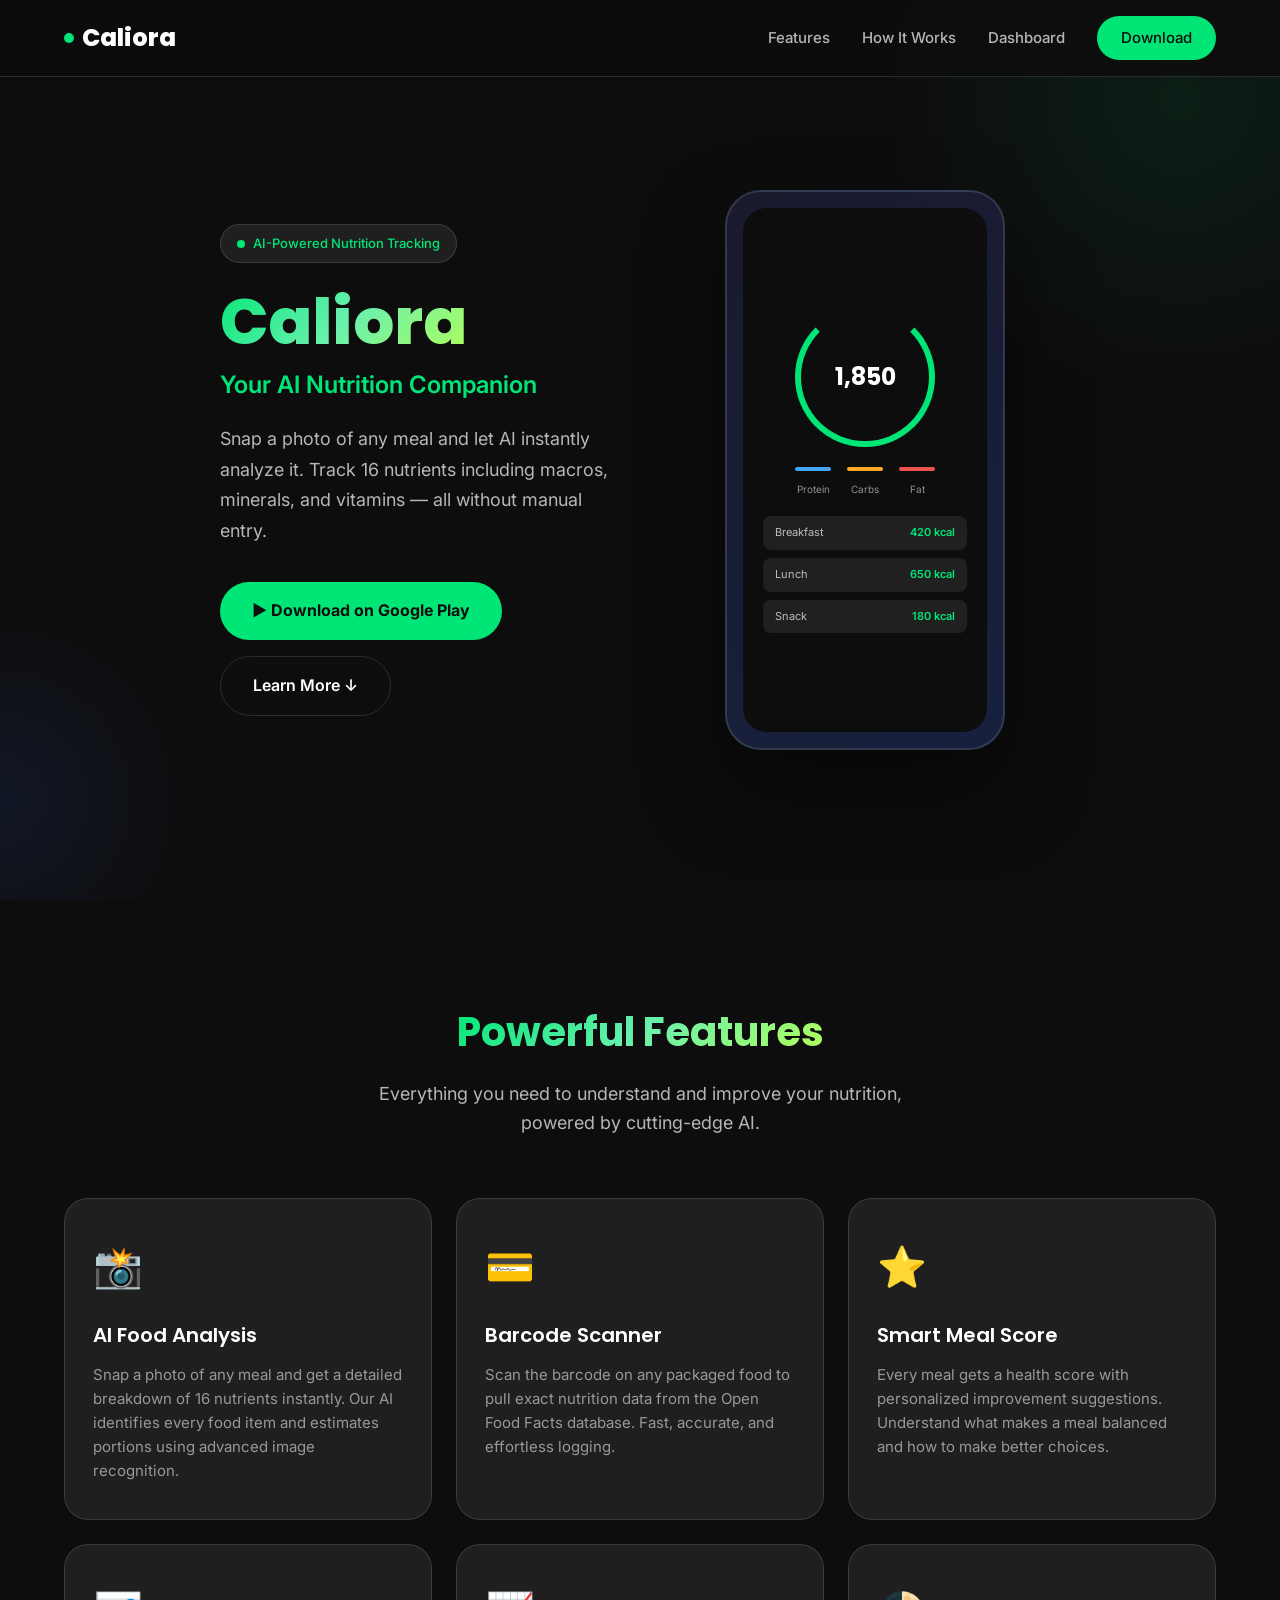
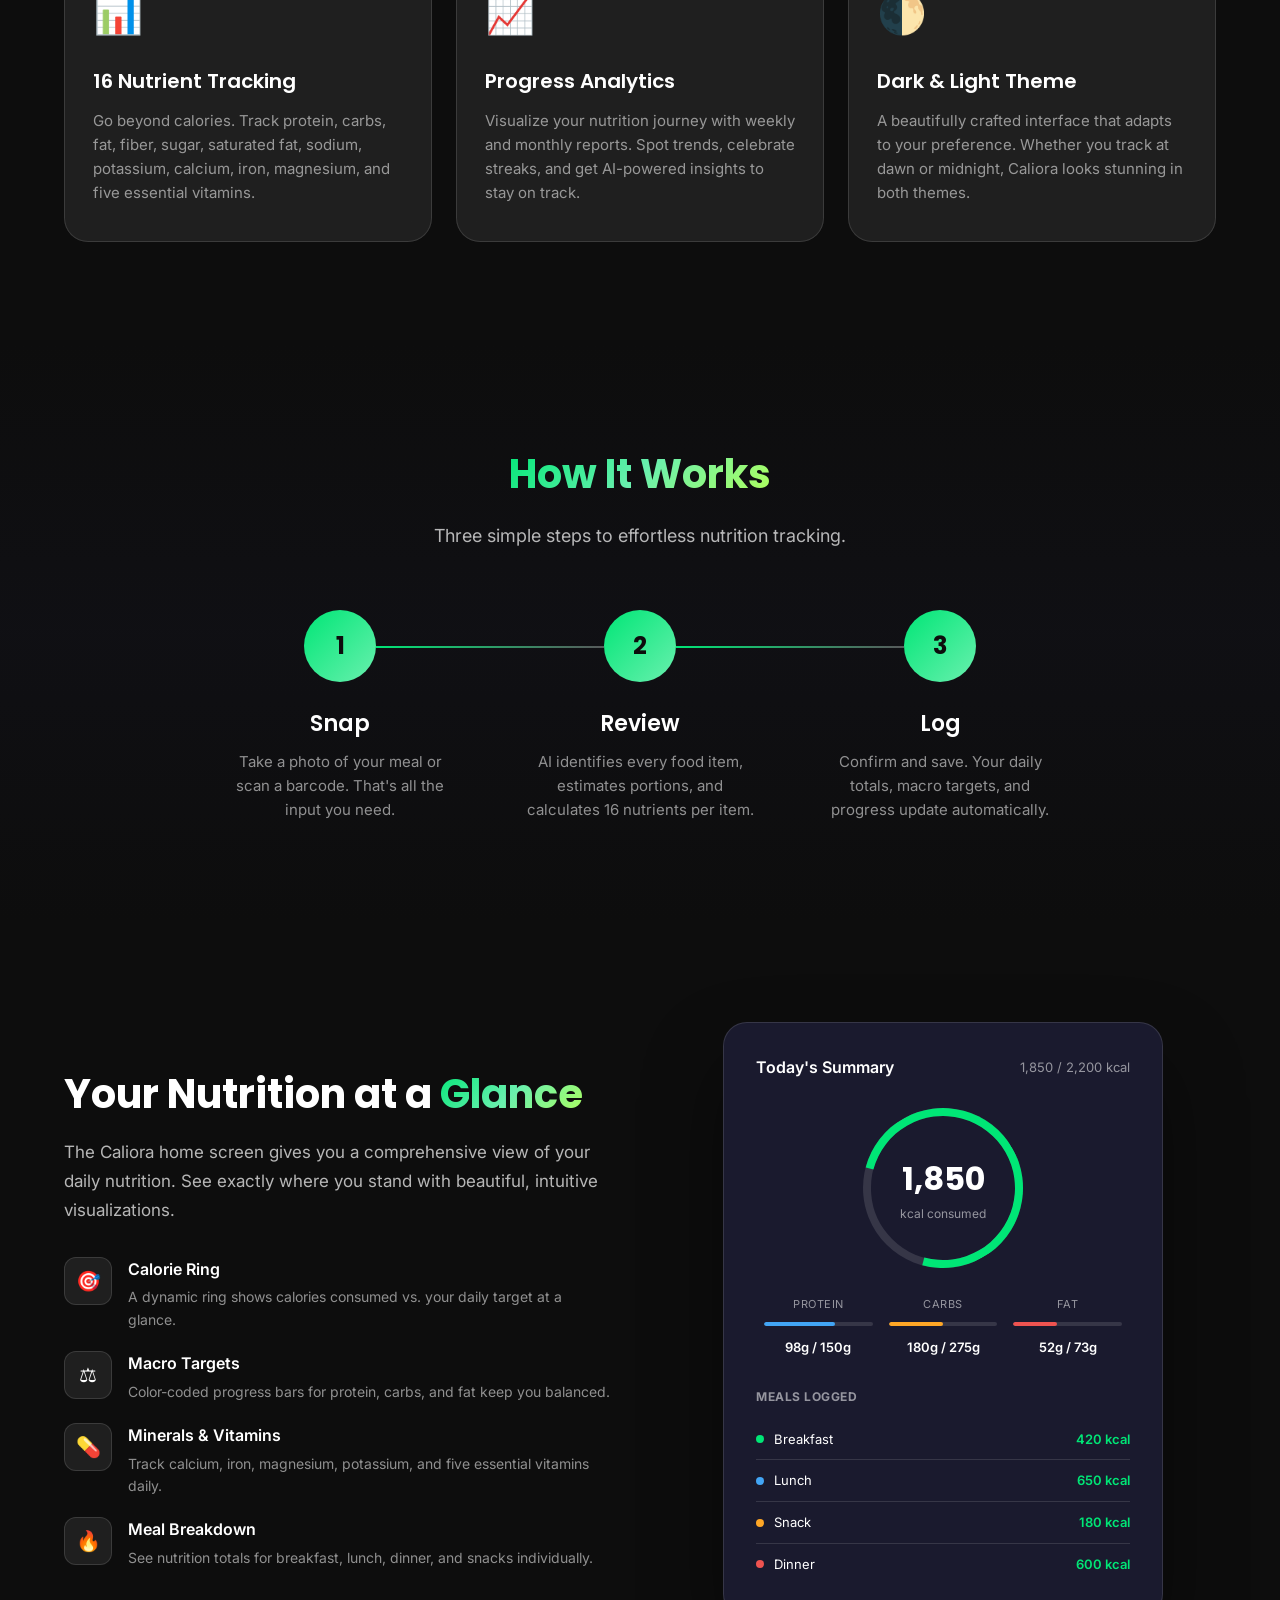
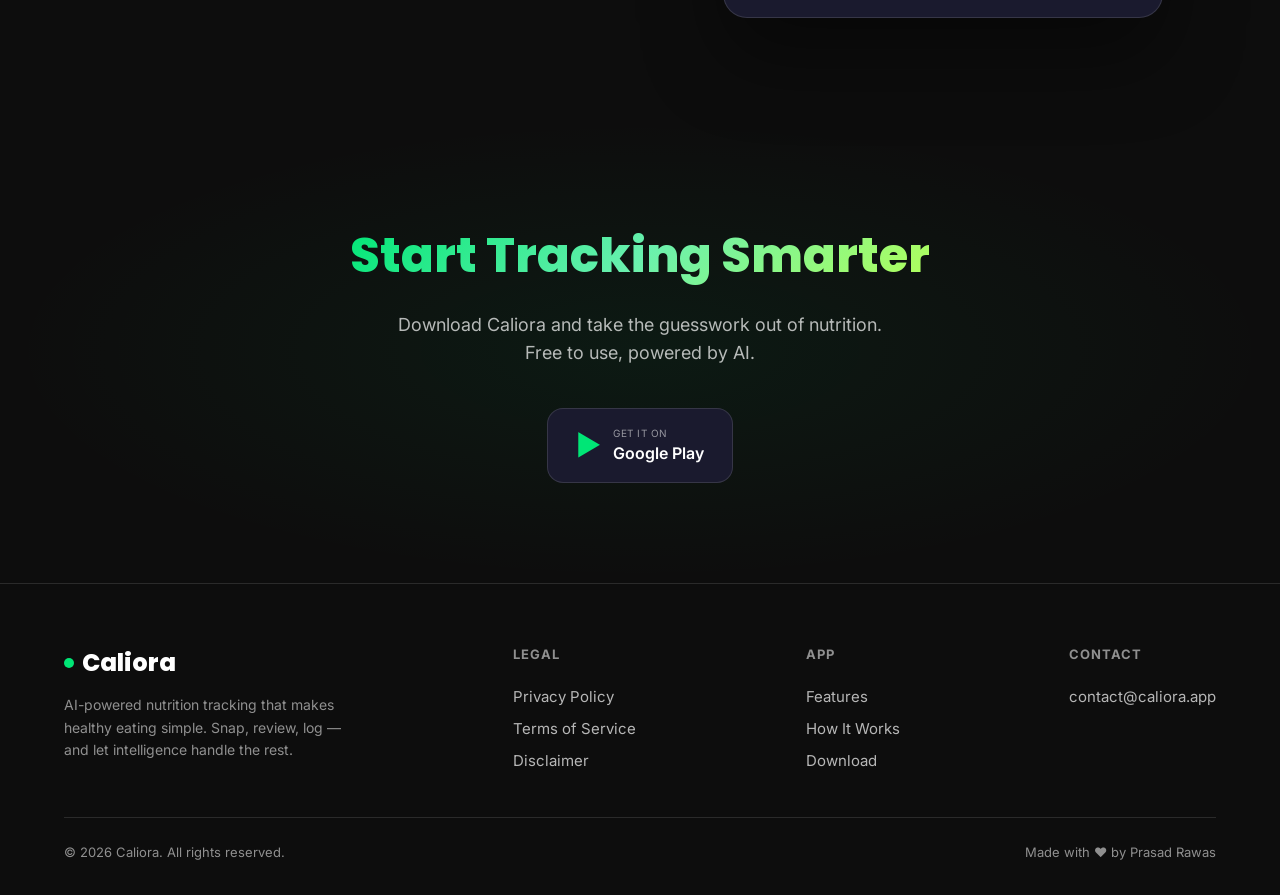
==== docs/index.html @ 1ac2c64b "Add landing website with privacy policy, terms of service, and disclaimer" ====
<!DOCTYPE html>
<html lang="en">
<head>
  <meta charset="UTF-8">
  <meta name="viewport" content="width=device-width, initial-scale=1.0">
  <meta name="description" content="Caliora — Your AI Nutrition Companion. Snap a photo of any meal and instantly get detailed nutrition analysis with 16 nutrients tracked.">
  <meta name="keywords" content="calorie tracker, AI nutrition, food analysis, macro tracking, meal logger, health app">
  <meta name="author" content="Prasad Rawas">

  <!-- Open Graph -->
  <meta property="og:title" content="Caliora — Your AI Nutrition Companion">
  <meta property="og:description" content="Snap a photo of any meal and instantly get detailed nutrition analysis with 16 nutrients tracked.">
  <meta property="og:type" content="website">
  <meta property="og:url" content="https://caliora.app">
  <meta property="og:image" content="https://caliora.app/og-image.png">

  <!-- Twitter Card -->
  <meta name="twitter:card" content="summary_large_image">
  <meta name="twitter:title" content="Caliora — Your AI Nutrition Companion">
  <meta name="twitter:description" content="AI-powered calorie and macro tracking from food photos.">

  <title>Caliora — Your AI Nutrition Companion</title>
  <link rel="icon" type="image/png" href="favicon.png">
  <link rel="stylesheet" href="styles.css">
</head>
<body>

  <!-- ===== NAVBAR ===== -->
  <nav class="navbar">
    <div class="nav-inner">
      <a href="index.html" class="nav-logo">
        <span class="logo-dot"></span>Caliora
      </a>
      <div class="nav-links" id="navLinks">
        <a href="#features">Features</a>
        <a href="#how-it-works">How It Works</a>
        <a href="#dashboard">Dashboard</a>
        <a href="#download" class="nav-cta">Download</a>
      </div>
      <button class="menu-toggle" id="menuToggle" aria-label="Toggle navigation menu">
        <span></span>
        <span></span>
        <span></span>
      </button>
    </div>
  </nav>

  <!-- ===== HERO ===== -->
  <section class="hero">
    <div class="container hero-inner">
      <div class="hero-content">
        <div class="hero-badge">AI-Powered Nutrition Tracking</div>
        <h1><span class="gradient-text">Caliora</span></h1>
        <p class="hero-tagline">Your AI Nutrition Companion</p>
        <p class="hero-description">
          Snap a photo of any meal and let AI instantly analyze it. Track 16 nutrients including macros, minerals, and vitamins — all without manual entry.
        </p>
        <div class="hero-buttons">
          <a href="#download" class="btn-primary">
            &#9654; Download on Google Play
          </a>
          <a href="#features" class="btn-secondary">
            Learn More &#8595;
          </a>
        </div>
      </div>
      <div class="hero-mockup">
        <div class="phone-frame">
          <div class="phone-screen">
            <div class="mock-ring"></div>
            <div class="mock-macros">
              <div class="mock-macro">
                <div class="mock-macro-bar" style="background: var(--protein); width: 36px;"></div>
                <span>Protein</span>
              </div>
              <div class="mock-macro">
                <div class="mock-macro-bar" style="background: var(--carbs); width: 36px;"></div>
                <span>Carbs</span>
              </div>
              <div class="mock-macro">
                <div class="mock-macro-bar" style="background: var(--fat); width: 36px;"></div>
                <span>Fat</span>
              </div>
            </div>
            <div class="mock-items">
              <div class="mock-item">
                <span class="mock-item-name">Breakfast</span>
                <span class="mock-item-cal">420 kcal</span>
              </div>
              <div class="mock-item">
                <span class="mock-item-name">Lunch</span>
                <span class="mock-item-cal">650 kcal</span>
              </div>
              <div class="mock-item">
                <span class="mock-item-name">Snack</span>
                <span class="mock-item-cal">180 kcal</span>
              </div>
            </div>
          </div>
        </div>
      </div>
    </div>
  </section>

  <!-- ===== FEATURES ===== -->
  <section class="features" id="features">
    <div class="container">
      <h2 class="section-title"><span class="gradient-text">Powerful Features</span></h2>
      <p class="section-subtitle">Everything you need to understand and improve your nutrition, powered by cutting-edge AI.</p>
      <div class="features-grid">
        <div class="feature-card fade-in">
          <span class="feature-icon">&#128248;</span>
          <h3>AI Food Analysis</h3>
          <p>Snap a photo of any meal and get a detailed breakdown of 16 nutrients instantly. Our AI identifies every food item and estimates portions using advanced image recognition.</p>
        </div>
        <div class="feature-card fade-in">
          <span class="feature-icon">&#128179;</span>
          <h3>Barcode Scanner</h3>
          <p>Scan the barcode on any packaged food to pull exact nutrition data from the Open Food Facts database. Fast, accurate, and effortless logging.</p>
        </div>
        <div class="feature-card fade-in">
          <span class="feature-icon">&#11088;</span>
          <h3>Smart Meal Score</h3>
          <p>Every meal gets a health score with personalized improvement suggestions. Understand what makes a meal balanced and how to make better choices.</p>
        </div>
        <div class="feature-card fade-in">
          <span class="feature-icon">&#128202;</span>
          <h3>16 Nutrient Tracking</h3>
          <p>Go beyond calories. Track protein, carbs, fat, fiber, sugar, saturated fat, sodium, potassium, calcium, iron, magnesium, and five essential vitamins.</p>
        </div>
        <div class="feature-card fade-in">
          <span class="feature-icon">&#128200;</span>
          <h3>Progress Analytics</h3>
          <p>Visualize your nutrition journey with weekly and monthly reports. Spot trends, celebrate streaks, and get AI-powered insights to stay on track.</p>
        </div>
        <div class="feature-card fade-in">
          <span class="feature-icon">&#127763;</span>
          <h3>Dark &amp; Light Theme</h3>
          <p>A beautifully crafted interface that adapts to your preference. Whether you track at dawn or midnight, Caliora looks stunning in both themes.</p>
        </div>
      </div>
    </div>
  </section>

  <!-- ===== HOW IT WORKS ===== -->
  <section class="how-it-works" id="how-it-works">
    <div class="container">
      <h2 class="section-title"><span class="gradient-text">How It Works</span></h2>
      <p class="section-subtitle">Three simple steps to effortless nutrition tracking.</p>
      <div class="steps">
        <div class="step fade-in">
          <div class="step-number">1</div>
          <div class="step-connector"></div>
          <h3>Snap</h3>
          <p>Take a photo of your meal or scan a barcode. That's all the input you need.</p>
        </div>
        <div class="step fade-in">
          <div class="step-number">2</div>
          <div class="step-connector"></div>
          <h3>Review</h3>
          <p>AI identifies every food item, estimates portions, and calculates 16 nutrients per item.</p>
        </div>
        <div class="step fade-in">
          <div class="step-number">3</div>
          <h3>Log</h3>
          <p>Confirm and save. Your daily totals, macro targets, and progress update automatically.</p>
        </div>
      </div>
    </div>
  </section>

  <!-- ===== DASHBOARD PREVIEW ===== -->
  <section class="dashboard-preview" id="dashboard">
    <div class="container dashboard-inner">
      <div class="dashboard-content fade-in">
        <h2>Your Nutrition at a <span class="gradient-text">Glance</span></h2>
        <p>The Caliora home screen gives you a comprehensive view of your daily nutrition. See exactly where you stand with beautiful, intuitive visualizations.</p>
        <div class="dashboard-features">
          <div class="dashboard-feature">
            <div class="dashboard-feature-icon">&#127919;</div>
            <div>
              <h4>Calorie Ring</h4>
              <p>A dynamic ring shows calories consumed vs. your daily target at a glance.</p>
            </div>
          </div>
          <div class="dashboard-feature">
            <div class="dashboard-feature-icon">&#9878;</div>
            <div>
              <h4>Macro Targets</h4>
              <p>Color-coded progress bars for protein, carbs, and fat keep you balanced.</p>
            </div>
          </div>
          <div class="dashboard-feature">
            <div class="dashboard-feature-icon">&#128138;</div>
            <div>
              <h4>Minerals &amp; Vitamins</h4>
              <p>Track calcium, iron, magnesium, potassium, and five essential vitamins daily.</p>
            </div>
          </div>
          <div class="dashboard-feature">
            <div class="dashboard-feature-icon">&#128293;</div>
            <div>
              <h4>Meal Breakdown</h4>
              <p>See nutrition totals for breakfast, lunch, dinner, and snacks individually.</p>
            </div>
          </div>
        </div>
      </div>
      <div class="dashboard-mockup fade-in">
        <div class="dashboard-card">
          <div class="dash-header">
            <h4>Today's Summary</h4>
            <span>1,850 / 2,200 kcal</span>
          </div>
          <div class="dash-ring-area">
            <div class="dash-ring">
              <span class="cal-num">1,850</span>
              <span class="cal-label">kcal consumed</span>
            </div>
          </div>
          <div class="dash-macros">
            <div class="dash-macro protein">
              <span class="dash-macro-label">Protein</span>
              <div class="dash-macro-bar"></div>
              <span class="dash-macro-value">98g / 150g</span>
            </div>
            <div class="dash-macro carbs">
              <span class="dash-macro-label">Carbs</span>
              <div class="dash-macro-bar"></div>
              <span class="dash-macro-value">180g / 275g</span>
            </div>
            <div class="dash-macro fat">
              <span class="dash-macro-label">Fat</span>
              <div class="dash-macro-bar"></div>
              <span class="dash-macro-value">52g / 73g</span>
            </div>
          </div>
          <div class="dash-meals">
            <h5>Meals Logged</h5>
            <div class="dash-meal-item">
              <div class="dash-meal-info">
                <span class="dash-meal-dot" style="background: var(--accent);"></span>
                <span class="dash-meal-name">Breakfast</span>
              </div>
              <span class="dash-meal-cal">420 kcal</span>
            </div>
            <div class="dash-meal-item">
              <div class="dash-meal-info">
                <span class="dash-meal-dot" style="background: var(--protein);"></span>
                <span class="dash-meal-name">Lunch</span>
              </div>
              <span class="dash-meal-cal">650 kcal</span>
            </div>
            <div class="dash-meal-item">
              <div class="dash-meal-info">
                <span class="dash-meal-dot" style="background: var(--carbs);"></span>
                <span class="dash-meal-name">Snack</span>
              </div>
              <span class="dash-meal-cal">180 kcal</span>
            </div>
            <div class="dash-meal-item">
              <div class="dash-meal-info">
                <span class="dash-meal-dot" style="background: var(--fat);"></span>
                <span class="dash-meal-name">Dinner</span>
              </div>
              <span class="dash-meal-cal">600 kcal</span>
            </div>
          </div>
        </div>
      </div>
    </div>
  </section>

  <!-- ===== CTA / DOWNLOAD ===== -->
  <section class="cta" id="download">
    <div class="container cta-inner">
      <h2><span class="gradient-text">Start Tracking Smarter</span></h2>
      <p>Download Caliora and take the guesswork out of nutrition. Free to use, powered by AI.</p>
      <div class="cta-buttons">
        <a href="#" class="store-badge">
          <span class="store-badge-icon">&#9654;</span>
          <div class="store-badge-text">
            <small>Get it on</small>
            <span>Google Play</span>
          </div>
        </a>
      </div>
    </div>
  </section>

  <!-- ===== FOOTER ===== -->
  <footer class="footer">
    <div class="container">
      <div class="footer-inner">
        <div class="footer-brand">
          <div class="nav-logo">
            <span class="logo-dot"></span>Caliora
          </div>
          <p>AI-powered nutrition tracking that makes healthy eating simple. Snap, review, log — and let intelligence handle the rest.</p>
        </div>
        <div class="footer-links-group">
          <h4>Legal</h4>
          <a href="privacy.html">Privacy Policy</a>
          <a href="terms.html">Terms of Service</a>
          <a href="disclaimer.html">Disclaimer</a>
        </div>
        <div class="footer-links-group">
          <h4>App</h4>
          <a href="#features">Features</a>
          <a href="#how-it-works">How It Works</a>
          <a href="#download">Download</a>
        </div>
        <div class="footer-links-group">
          <h4>Contact</h4>
          <a href="mailto:contact@caliora.app">contact@caliora.app</a>
        </div>
      </div>
      <div class="footer-bottom">
        <p>&copy; 2026 Caliora. All rights reserved.</p>
        <p class="made-with">Made with &#10084;&#65039; by Prasad Rawas</p>
      </div>
    </div>
  </footer>

  <!-- ===== JAVASCRIPT ===== -->
  <script>
    // Mobile menu toggle
    const menuToggle = document.getElementById('menuToggle');
    const navLinks = document.getElementById('navLinks');

    menuToggle.addEventListener('click', () => {
      menuToggle.classList.toggle('active');
      navLinks.classList.toggle('open');
    });

    // Close menu on link click
    navLinks.querySelectorAll('a').forEach(link => {
      link.addEventListener('click', () => {
        menuToggle.classList.remove('active');
        navLinks.classList.remove('open');
      });
    });

    // Scroll fade-in with Intersection Observer
    const fadeElements = document.querySelectorAll('.fade-in');
    const observer = new IntersectionObserver((entries) => {
      entries.forEach((entry, index) => {
        if (entry.isIntersecting) {
          // Stagger the animation
          setTimeout(() => {
            entry.target.classList.add('visible');
          }, index * 100);
          observer.unobserve(entry.target);
        }
      });
    }, {
      threshold: 0.1,
      rootMargin: '0px 0px -50px 0px'
    });

    fadeElements.forEach(el => observer.observe(el));
  </script>

</body>
</html>
---- docs/styles.css ----
/* ===== IMPORTS ===== */
@import url('https://fonts.googleapis.com/css2?family=Inter:wght@300;400;500;600;700&family=Poppins:wght@600;700;800&display=swap');

/* ===== CSS VARIABLES ===== */
:root {
  --bg: #0D0D0D;
  --card-surface: #1A1A2E;
  --secondary: #16213E;
  --accent: #00E676;
  --accent-glow: rgba(0, 230, 118, 0.35);
  --error: #FF5252;
  --warning: #FFD740;
  --protein: #42A5F5;
  --carbs: #FFA726;
  --fat: #EF5350;
  --fiber: #66BB6A;
  --text: #FFFFFF;
  --text-70: rgba(255, 255, 255, 0.7);
  --text-54: rgba(255, 255, 255, 0.54);
  --text-30: rgba(255, 255, 255, 0.3);
  --text-12: rgba(255, 255, 255, 0.12);
  --glass-white: rgba(255, 255, 255, 0.08);
  --glass-border: rgba(255, 255, 255, 0.12);
  --radius: 16px;
  --radius-lg: 24px;
  --font-body: 'Inter', -apple-system, BlinkMacSystemFont, sans-serif;
  --font-heading: 'Poppins', sans-serif;
}

/* ===== RESET ===== */
*, *::before, *::after {
  margin: 0;
  padding: 0;
  box-sizing: border-box;
}

html {
  scroll-behavior: smooth;
  font-size: 16px;
}

body {
  font-family: var(--font-body);
  background: var(--bg);
  color: var(--text);
  line-height: 1.6;
  overflow-x: hidden;
  -webkit-font-smoothing: antialiased;
  -moz-osx-font-smoothing: grayscale;
}

a {
  color: var(--accent);
  text-decoration: none;
  transition: opacity 0.2s;
}

a:hover {
  opacity: 0.8;
}

img {
  max-width: 100%;
  display: block;
}

ul, ol {
  list-style: none;
}

/* ===== UTILITY ===== */
.container {
  max-width: 1200px;
  margin: 0 auto;
  padding: 0 24px;
}

.gradient-text {
  background: linear-gradient(135deg, var(--accent) 0%, #69F0AE 50%, #B2FF59 100%);
  -webkit-background-clip: text;
  -webkit-text-fill-color: transparent;
  background-clip: text;
}

.section-title {
  font-family: var(--font-heading);
  font-size: 2.5rem;
  font-weight: 700;
  text-align: center;
  margin-bottom: 16px;
}

.section-subtitle {
  text-align: center;
  color: var(--text-70);
  font-size: 1.125rem;
  max-width: 600px;
  margin: 0 auto 60px;
}

.section-divider {
  width: 80px;
  height: 3px;
  background: linear-gradient(90deg, var(--accent), transparent);
  margin: 0 auto 60px;
  border: none;
}

/* ===== ANIMATIONS ===== */
@keyframes float {
  0%, 100% { transform: translateY(0); }
  50% { transform: translateY(-12px); }
}

@keyframes fadeInUp {
  from {
    opacity: 0;
    transform: translateY(30px);
  }
  to {
    opacity: 1;
    transform: translateY(0);
  }
}

@keyframes pulse-glow {
  0%, 100% { box-shadow: 0 0 20px var(--accent-glow); }
  50% { box-shadow: 0 0 40px var(--accent-glow); }
}

.fade-in {
  opacity: 0;
  transform: translateY(30px);
  transition: opacity 0.6s ease-out, transform 0.6s ease-out;
}

.fade-in.visible {
  opacity: 1;
  transform: translateY(0);
}

/* ===== HEADER / NAVBAR ===== */
.navbar {
  position: fixed;
  top: 0;
  left: 0;
  right: 0;
  z-index: 1000;
  padding: 16px 0;
  background: rgba(13, 13, 13, 0.85);
  backdrop-filter: blur(20px);
  -webkit-backdrop-filter: blur(20px);
  border-bottom: 1px solid var(--glass-border);
  transition: padding 0.3s;
}

.nav-inner {
  display: flex;
  align-items: center;
  justify-content: space-between;
  max-width: 1200px;
  margin: 0 auto;
  padding: 0 24px;
}

.nav-logo {
  font-family: var(--font-heading);
  font-size: 1.5rem;
  font-weight: 800;
  color: var(--text);
  display: flex;
  align-items: center;
  gap: 8px;
}

.nav-logo .logo-dot {
  width: 10px;
  height: 10px;
  background: var(--accent);
  border-radius: 50%;
  display: inline-block;
}

.nav-links {
  display: flex;
  align-items: center;
  gap: 32px;
}

.nav-links a {
  color: var(--text-70);
  font-size: 0.9375rem;
  font-weight: 500;
  transition: color 0.2s;
}

.nav-links a:hover {
  color: var(--accent);
  opacity: 1;
}

.nav-cta {
  background: var(--accent);
  color: var(--bg) !important;
  padding: 10px 24px;
  border-radius: 50px;
  font-weight: 600;
  font-size: 0.875rem;
  transition: box-shadow 0.3s, transform 0.2s;
}

.nav-cta:hover {
  box-shadow: 0 0 24px var(--accent-glow);
  transform: translateY(-1px);
  opacity: 1 !important;
}

/* Mobile menu toggle */
.menu-toggle {
  display: none;
  background: none;
  border: none;
  cursor: pointer;
  padding: 8px;
}

.menu-toggle span {
  display: block;
  width: 24px;
  height: 2px;
  background: var(--text);
  margin: 6px 0;
  transition: transform 0.3s, opacity 0.3s;
  border-radius: 2px;
}

.menu-toggle.active span:nth-child(1) {
  transform: rotate(45deg) translate(5px, 6px);
}

.menu-toggle.active span:nth-child(2) {
  opacity: 0;
}

.menu-toggle.active span:nth-child(3) {
  transform: rotate(-45deg) translate(5px, -6px);
}

/* ===== HERO SECTION ===== */
.hero {
  min-height: 100vh;
  display: flex;
  align-items: center;
  padding: 120px 0 80px;
  position: relative;
  overflow: hidden;
}

.hero::before {
  content: '';
  position: absolute;
  top: -200px;
  right: -200px;
  width: 600px;
  height: 600px;
  background: radial-gradient(circle, rgba(0, 230, 118, 0.08) 0%, transparent 70%);
  border-radius: 50%;
  pointer-events: none;
}

.hero::after {
  content: '';
  position: absolute;
  bottom: -100px;
  left: -200px;
  width: 400px;
  height: 400px;
  background: radial-gradient(circle, rgba(22, 33, 62, 0.5) 0%, transparent 70%);
  border-radius: 50%;
  pointer-events: none;
}

.hero-inner {
  display: flex;
  align-items: center;
  gap: 60px;
  position: relative;
  z-index: 1;
}

.hero-content {
  flex: 1;
}

.hero-badge {
  display: inline-flex;
  align-items: center;
  gap: 8px;
  padding: 8px 16px;
  background: var(--glass-white);
  border: 1px solid var(--glass-border);
  border-radius: 50px;
  font-size: 0.8125rem;
  color: var(--accent);
  font-weight: 500;
  margin-bottom: 24px;
}

.hero-badge::before {
  content: '';
  width: 8px;
  height: 8px;
  background: var(--accent);
  border-radius: 50%;
  animation: pulse-glow 2s infinite;
}

.hero h1 {
  font-family: var(--font-heading);
  font-size: 4rem;
  font-weight: 800;
  line-height: 1.1;
  margin-bottom: 8px;
}

.hero-tagline {
  font-size: 1.5rem;
  color: var(--accent);
  font-weight: 600;
  margin-bottom: 20px;
}

.hero-description {
  font-size: 1.125rem;
  color: var(--text-70);
  max-width: 500px;
  margin-bottom: 36px;
  line-height: 1.7;
}

.hero-buttons {
  display: flex;
  gap: 16px;
  flex-wrap: wrap;
}

.btn-primary {
  display: inline-flex;
  align-items: center;
  gap: 8px;
  padding: 16px 32px;
  background: var(--accent);
  color: var(--bg);
  border-radius: 50px;
  font-weight: 700;
  font-size: 1rem;
  border: none;
  cursor: pointer;
  transition: box-shadow 0.3s, transform 0.2s;
}

.btn-primary:hover {
  box-shadow: 0 0 30px var(--accent-glow);
  transform: translateY(-2px);
  opacity: 1;
  color: var(--bg);
}

.btn-secondary {
  display: inline-flex;
  align-items: center;
  gap: 8px;
  padding: 16px 32px;
  background: transparent;
  color: var(--text);
  border: 1px solid var(--glass-border);
  border-radius: 50px;
  font-weight: 600;
  font-size: 1rem;
  cursor: pointer;
  transition: border-color 0.3s, background 0.3s;
}

.btn-secondary:hover {
  border-color: var(--accent);
  background: var(--glass-white);
  opacity: 1;
  color: var(--text);
}

/* Hero mockup */
.hero-mockup {
  flex: 1;
  display: flex;
  justify-content: center;
  align-items: center;
}

.phone-frame {
  width: 280px;
  height: 560px;
  background: linear-gradient(145deg, var(--card-surface), var(--secondary));
  border-radius: 36px;
  border: 2px solid var(--glass-border);
  padding: 16px;
  position: relative;
  animation: float 6s ease-in-out infinite;
  box-shadow: 0 40px 80px rgba(0, 0, 0, 0.5);
}

.phone-screen {
  width: 100%;
  height: 100%;
  border-radius: 24px;
  background: var(--bg);
  overflow: hidden;
  display: flex;
  flex-direction: column;
  align-items: center;
  justify-content: center;
  padding: 20px;
  position: relative;
}

.phone-screen .mock-ring {
  width: 140px;
  height: 140px;
  border-radius: 50%;
  border: 6px solid var(--accent);
  border-top-color: transparent;
  display: flex;
  align-items: center;
  justify-content: center;
  margin-bottom: 20px;
  position: relative;
}

.phone-screen .mock-ring::after {
  content: '1,850';
  font-family: var(--font-heading);
  font-size: 1.5rem;
  font-weight: 700;
  color: var(--text);
}

.mock-macros {
  display: flex;
  gap: 16px;
  margin-bottom: 16px;
}

.mock-macro {
  text-align: center;
}

.mock-macro-bar {
  width: 36px;
  height: 4px;
  border-radius: 2px;
  margin: 0 auto 4px;
}

.mock-macro span {
  font-size: 0.625rem;
  color: var(--text-54);
}

.mock-items {
  width: 100%;
  display: flex;
  flex-direction: column;
  gap: 8px;
}

.mock-item {
  background: var(--glass-white);
  border-radius: 8px;
  padding: 8px 12px;
  display: flex;
  justify-content: space-between;
  align-items: center;
}

.mock-item-name {
  font-size: 0.6875rem;
  color: var(--text-70);
}

.mock-item-cal {
  font-size: 0.6875rem;
  color: var(--accent);
  font-weight: 600;
}

/* ===== FEATURES SECTION ===== */
.features {
  padding: 100px 0;
}

.features-grid {
  display: grid;
  grid-template-columns: repeat(3, 1fr);
  gap: 24px;
}

.feature-card {
  background: var(--glass-white);
  backdrop-filter: blur(12px);
  -webkit-backdrop-filter: blur(12px);
  border: 1px solid var(--glass-border);
  border-radius: var(--radius-lg);
  padding: 36px 28px;
  transition: transform 0.3s, box-shadow 0.3s, border-color 0.3s;
  position: relative;
  overflow: hidden;
}

.feature-card::before {
  content: '';
  position: absolute;
  top: 0;
  left: 0;
  right: 0;
  height: 2px;
  background: linear-gradient(90deg, transparent, var(--accent), transparent);
  opacity: 0;
  transition: opacity 0.3s;
}

.feature-card:hover {
  transform: translateY(-4px);
  box-shadow: 0 20px 60px rgba(0, 0, 0, 0.3);
  border-color: rgba(0, 230, 118, 0.2);
}

.feature-card:hover::before {
  opacity: 1;
}

.feature-icon {
  font-size: 2.5rem;
  margin-bottom: 20px;
  display: block;
}

.feature-card h3 {
  font-family: var(--font-heading);
  font-size: 1.25rem;
  font-weight: 600;
  margin-bottom: 12px;
}

.feature-card p {
  color: var(--text-54);
  font-size: 0.9375rem;
  line-height: 1.6;
}

/* ===== HOW IT WORKS ===== */
.how-it-works {
  padding: 100px 0;
  background: linear-gradient(180deg, transparent, rgba(26, 26, 46, 0.2), transparent);
}

.steps {
  display: flex;
  align-items: flex-start;
  justify-content: center;
  gap: 0;
  position: relative;
  max-width: 900px;
  margin: 0 auto;
}

.step {
  flex: 1;
  text-align: center;
  padding: 0 24px;
  position: relative;
}

.step-number {
  width: 72px;
  height: 72px;
  border-radius: 50%;
  background: linear-gradient(135deg, var(--accent), #69F0AE);
  display: flex;
  align-items: center;
  justify-content: center;
  font-family: var(--font-heading);
  font-size: 1.5rem;
  font-weight: 700;
  color: var(--bg);
  margin: 0 auto 24px;
  position: relative;
  z-index: 2;
}

.step-connector {
  position: absolute;
  top: 36px;
  left: calc(50% + 36px);
  width: calc(100% - 72px);
  height: 2px;
  background: linear-gradient(90deg, var(--accent), var(--text-30));
  z-index: 1;
}

.step:last-child .step-connector {
  display: none;
}

.step h3 {
  font-family: var(--font-heading);
  font-size: 1.375rem;
  font-weight: 600;
  margin-bottom: 8px;
}

.step p {
  color: var(--text-54);
  font-size: 0.9375rem;
  max-width: 240px;
  margin: 0 auto;
}

/* ===== DASHBOARD PREVIEW ===== */
.dashboard-preview {
  padding: 100px 0;
}

.dashboard-inner {
  display: flex;
  align-items: center;
  gap: 60px;
}

.dashboard-content {
  flex: 1;
}

.dashboard-content h2 {
  font-family: var(--font-heading);
  font-size: 2.5rem;
  font-weight: 700;
  margin-bottom: 20px;
  line-height: 1.2;
}

.dashboard-content > p {
  color: var(--text-70);
  font-size: 1.0625rem;
  margin-bottom: 32px;
  line-height: 1.7;
}

.dashboard-features {
  display: flex;
  flex-direction: column;
  gap: 20px;
}

.dashboard-feature {
  display: flex;
  align-items: flex-start;
  gap: 16px;
}

.dashboard-feature-icon {
  width: 48px;
  height: 48px;
  border-radius: 12px;
  background: var(--glass-white);
  border: 1px solid var(--glass-border);
  display: flex;
  align-items: center;
  justify-content: center;
  font-size: 1.25rem;
  flex-shrink: 0;
}

.dashboard-feature h4 {
  font-size: 1rem;
  font-weight: 600;
  margin-bottom: 4px;
}

.dashboard-feature p {
  color: var(--text-54);
  font-size: 0.875rem;
}

.dashboard-mockup {
  flex: 1;
  display: flex;
  justify-content: center;
}

.dashboard-card {
  width: 100%;
  max-width: 440px;
  background: var(--card-surface);
  border-radius: var(--radius-lg);
  border: 1px solid var(--glass-border);
  padding: 32px;
  box-shadow: 0 40px 80px rgba(0, 0, 0, 0.4);
}

.dash-header {
  display: flex;
  justify-content: space-between;
  align-items: center;
  margin-bottom: 28px;
}

.dash-header h4 {
  font-size: 1rem;
  font-weight: 600;
}

.dash-header span {
  color: var(--text-54);
  font-size: 0.8125rem;
}

.dash-ring-area {
  display: flex;
  justify-content: center;
  margin-bottom: 28px;
}

.dash-ring {
  width: 160px;
  height: 160px;
  border-radius: 50%;
  border: 8px solid var(--text-12);
  position: relative;
  display: flex;
  align-items: center;
  justify-content: center;
  flex-direction: column;
}

.dash-ring::before {
  content: '';
  position: absolute;
  inset: -8px;
  border-radius: 50%;
  border: 8px solid transparent;
  border-top-color: var(--accent);
  border-right-color: var(--accent);
  border-bottom-color: var(--accent);
  transform: rotate(-30deg);
}

.dash-ring .cal-num {
  font-family: var(--font-heading);
  font-size: 2rem;
  font-weight: 700;
}

.dash-ring .cal-label {
  font-size: 0.75rem;
  color: var(--text-54);
}

.dash-macros {
  display: flex;
  justify-content: space-between;
  margin-bottom: 28px;
}

.dash-macro {
  text-align: center;
  flex: 1;
}

.dash-macro-label {
  font-size: 0.6875rem;
  color: var(--text-54);
  text-transform: uppercase;
  letter-spacing: 0.5px;
  margin-bottom: 8px;
  display: block;
}

.dash-macro-bar {
  height: 4px;
  border-radius: 2px;
  background: var(--text-12);
  margin: 0 8px 8px;
  position: relative;
  overflow: hidden;
}

.dash-macro-bar::after {
  content: '';
  position: absolute;
  left: 0;
  top: 0;
  height: 100%;
  border-radius: 2px;
}

.dash-macro.protein .dash-macro-bar::after {
  width: 65%;
  background: var(--protein);
}

.dash-macro.carbs .dash-macro-bar::after {
  width: 50%;
  background: var(--carbs);
}

.dash-macro.fat .dash-macro-bar::after {
  width: 40%;
  background: var(--fat);
}

.dash-macro-value {
  font-size: 0.8125rem;
  font-weight: 600;
}

.dash-meals h5 {
  font-size: 0.75rem;
  color: var(--text-54);
  text-transform: uppercase;
  letter-spacing: 0.5px;
  margin-bottom: 12px;
}

.dash-meal-item {
  display: flex;
  align-items: center;
  justify-content: space-between;
  padding: 10px 0;
  border-bottom: 1px solid var(--text-12);
}

.dash-meal-item:last-child {
  border-bottom: none;
}

.dash-meal-info {
  display: flex;
  align-items: center;
  gap: 10px;
}

.dash-meal-dot {
  width: 8px;
  height: 8px;
  border-radius: 50%;
}

.dash-meal-name {
  font-size: 0.8125rem;
}

.dash-meal-cal {
  font-size: 0.8125rem;
  color: var(--accent);
  font-weight: 600;
}

/* ===== CTA SECTION ===== */
.cta {
  padding: 100px 0;
  text-align: center;
  position: relative;
}

.cta::before {
  content: '';
  position: absolute;
  inset: 0;
  background: radial-gradient(ellipse at center, rgba(0, 230, 118, 0.06) 0%, transparent 70%);
  pointer-events: none;
}

.cta-inner {
  position: relative;
  z-index: 1;
}

.cta h2 {
  font-family: var(--font-heading);
  font-size: 3rem;
  font-weight: 800;
  margin-bottom: 16px;
}

.cta > .cta-inner > p {
  color: var(--text-70);
  font-size: 1.125rem;
  max-width: 500px;
  margin: 0 auto 40px;
}

.cta-buttons {
  display: flex;
  justify-content: center;
  gap: 16px;
  flex-wrap: wrap;
}

.store-badge {
  display: inline-flex;
  align-items: center;
  gap: 12px;
  padding: 14px 28px;
  background: var(--card-surface);
  border: 1px solid var(--glass-border);
  border-radius: var(--radius);
  transition: border-color 0.3s, transform 0.2s;
}

.store-badge:hover {
  border-color: var(--accent);
  transform: translateY(-2px);
  opacity: 1;
}

.store-badge-icon {
  font-size: 1.75rem;
}

.store-badge-text {
  text-align: left;
}

.store-badge-text small {
  font-size: 0.625rem;
  color: var(--text-54);
  text-transform: uppercase;
  letter-spacing: 0.5px;
  display: block;
}

.store-badge-text span {
  font-size: 1rem;
  font-weight: 600;
  color: var(--text);
}

/* ===== FOOTER ===== */
.footer {
  padding: 60px 0 32px;
  border-top: 1px solid var(--text-12);
}

.footer-inner {
  display: flex;
  justify-content: space-between;
  align-items: flex-start;
  margin-bottom: 40px;
  flex-wrap: wrap;
  gap: 32px;
}

.footer-brand {
  max-width: 280px;
}

.footer-brand .nav-logo {
  margin-bottom: 12px;
}

.footer-brand p {
  color: var(--text-54);
  font-size: 0.875rem;
  line-height: 1.6;
}

.footer-links-group h4 {
  font-size: 0.8125rem;
  text-transform: uppercase;
  letter-spacing: 1px;
  color: var(--text-54);
  margin-bottom: 16px;
}

.footer-links-group a {
  display: block;
  color: var(--text-70);
  font-size: 0.9375rem;
  padding: 4px 0;
  transition: color 0.2s;
}

.footer-links-group a:hover {
  color: var(--accent);
  opacity: 1;
}

.footer-bottom {
  display: flex;
  justify-content: space-between;
  align-items: center;
  padding-top: 24px;
  border-top: 1px solid var(--text-12);
  flex-wrap: wrap;
  gap: 12px;
}

.footer-bottom p {
  color: var(--text-54);
  font-size: 0.8125rem;
}

.footer-bottom .made-with {
  color: var(--text-54);
  font-size: 0.8125rem;
}

/* ===== LEGAL PAGES ===== */
.legal-page {
  padding: 140px 0 80px;
  min-height: 100vh;
}

.legal-page h1 {
  font-family: var(--font-heading);
  font-size: 2.5rem;
  font-weight: 700;
  margin-bottom: 8px;
}

.legal-page .legal-updated {
  color: var(--text-54);
  font-size: 0.875rem;
  margin-bottom: 48px;
}

.legal-page h2 {
  font-family: var(--font-heading);
  font-size: 1.5rem;
  font-weight: 600;
  margin-top: 40px;
  margin-bottom: 16px;
  color: var(--accent);
}

.legal-page p {
  color: var(--text-70);
  font-size: 1rem;
  line-height: 1.8;
  margin-bottom: 16px;
}

.legal-page ul {
  margin-bottom: 16px;
  padding-left: 24px;
}

.legal-page ul li {
  color: var(--text-70);
  font-size: 1rem;
  line-height: 1.8;
  position: relative;
  padding-left: 16px;
}

.legal-page ul li::before {
  content: '';
  position: absolute;
  left: 0;
  top: 12px;
  width: 6px;
  height: 6px;
  border-radius: 50%;
  background: var(--accent);
}

.legal-page a {
  color: var(--accent);
}

.legal-page strong {
  color: var(--text);
}

/* ===== RESPONSIVE ===== */
@media (max-width: 1200px) {
  .hero h1 {
    font-size: 3.25rem;
  }
}

@media (max-width: 768px) {
  .nav-links {
    position: fixed;
    top: 0;
    right: -100%;
    width: 280px;
    height: 100vh;
    background: var(--card-surface);
    flex-direction: column;
    padding: 80px 32px 32px;
    gap: 24px;
    transition: right 0.3s ease;
    border-left: 1px solid var(--glass-border);
  }

  .nav-links.open {
    right: 0;
  }

  .menu-toggle {
    display: block;
    z-index: 1001;
  }

  .hero-inner {
    flex-direction: column;
    text-align: center;
  }

  .hero h1 {
    font-size: 2.5rem;
  }

  .hero-tagline {
    font-size: 1.25rem;
  }

  .hero-description {
    margin: 0 auto 32px;
  }

  .hero-buttons {
    justify-content: center;
  }

  .hero-mockup {
    order: -1;
  }

  .phone-frame {
    width: 220px;
    height: 440px;
  }

  .features-grid {
    grid-template-columns: 1fr;
  }

  .steps {
    flex-direction: column;
    gap: 40px;
  }

  .step-connector {
    display: none;
  }

  .dashboard-inner {
    flex-direction: column;
  }

  .dashboard-content h2 {
    font-size: 2rem;
  }

  .section-title {
    font-size: 2rem;
  }

  .cta h2 {
    font-size: 2rem;
  }

  .footer-inner {
    flex-direction: column;
  }

  .footer-bottom {
    flex-direction: column;
    text-align: center;
  }

  .legal-page h1 {
    font-size: 2rem;
  }
}

@media (min-width: 769px) and (max-width: 1200px) {
  .features-grid {
    grid-template-columns: repeat(2, 1fr);
  }
}
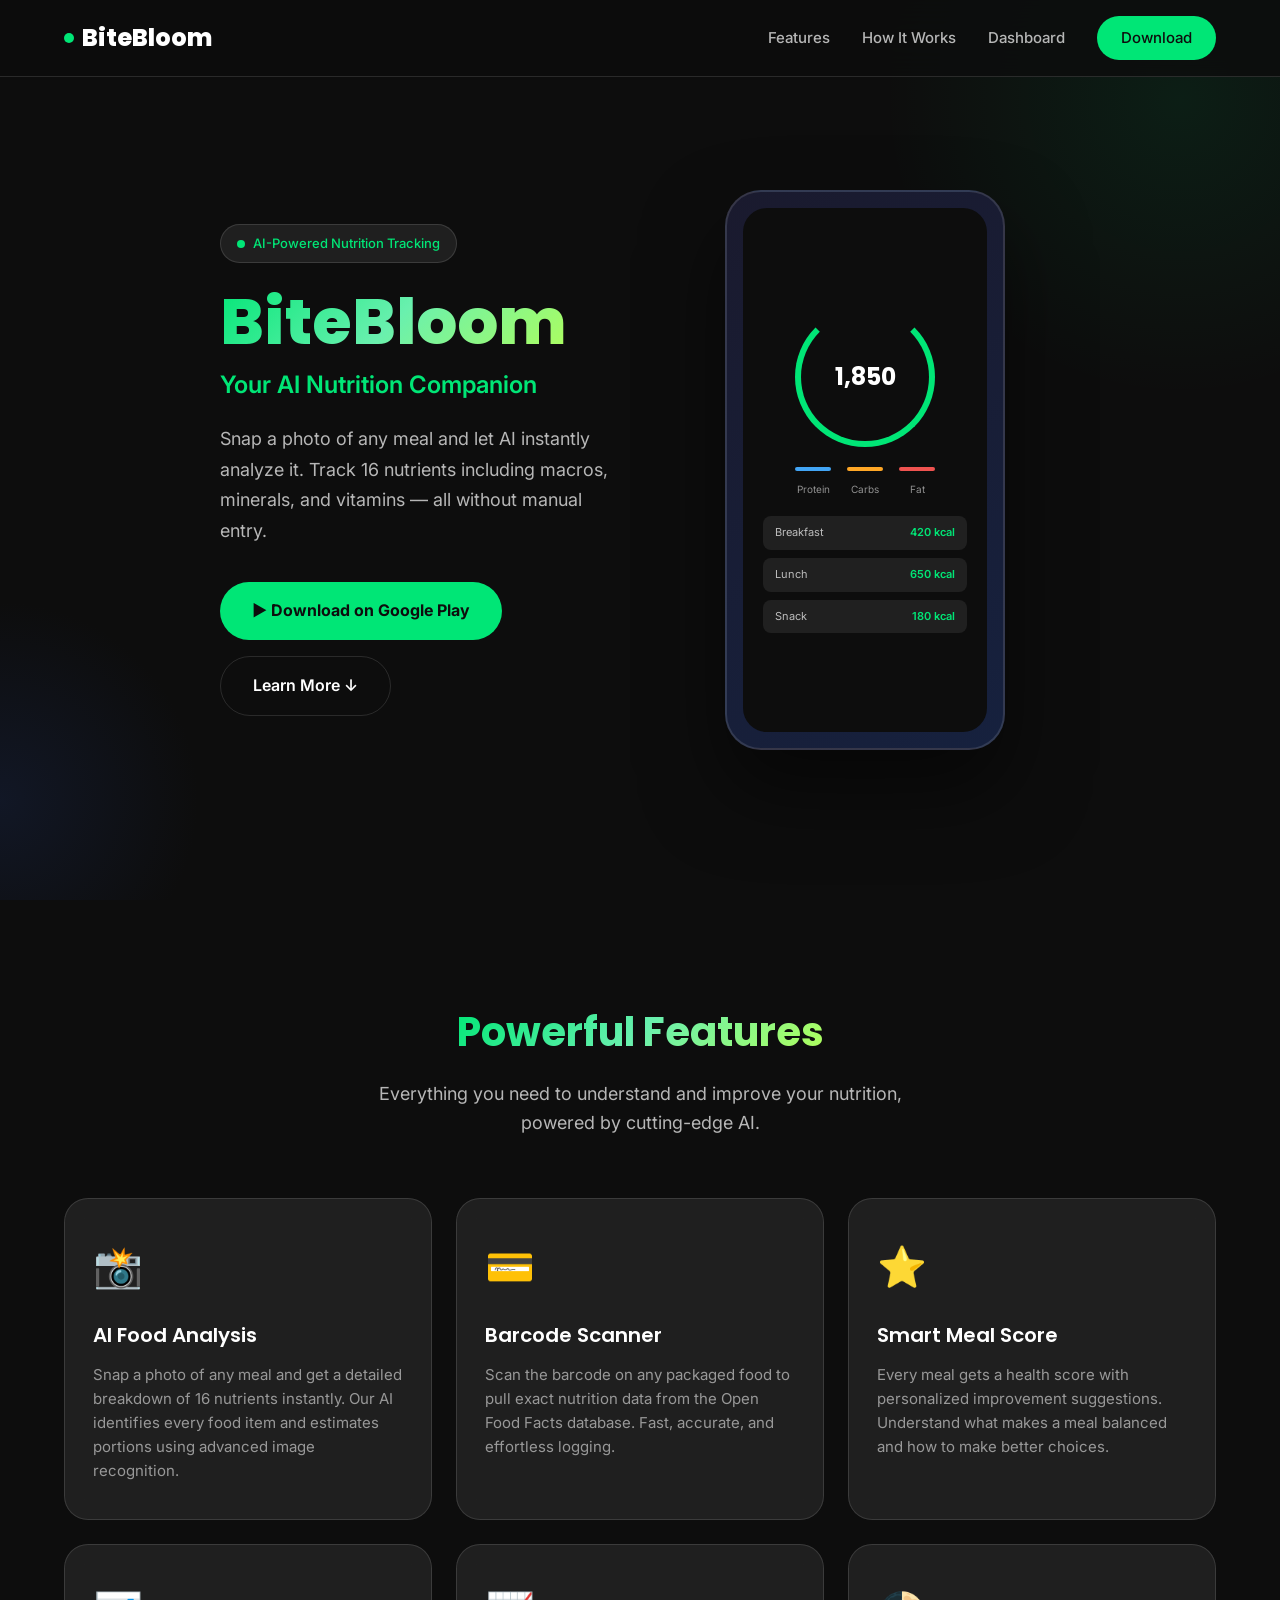
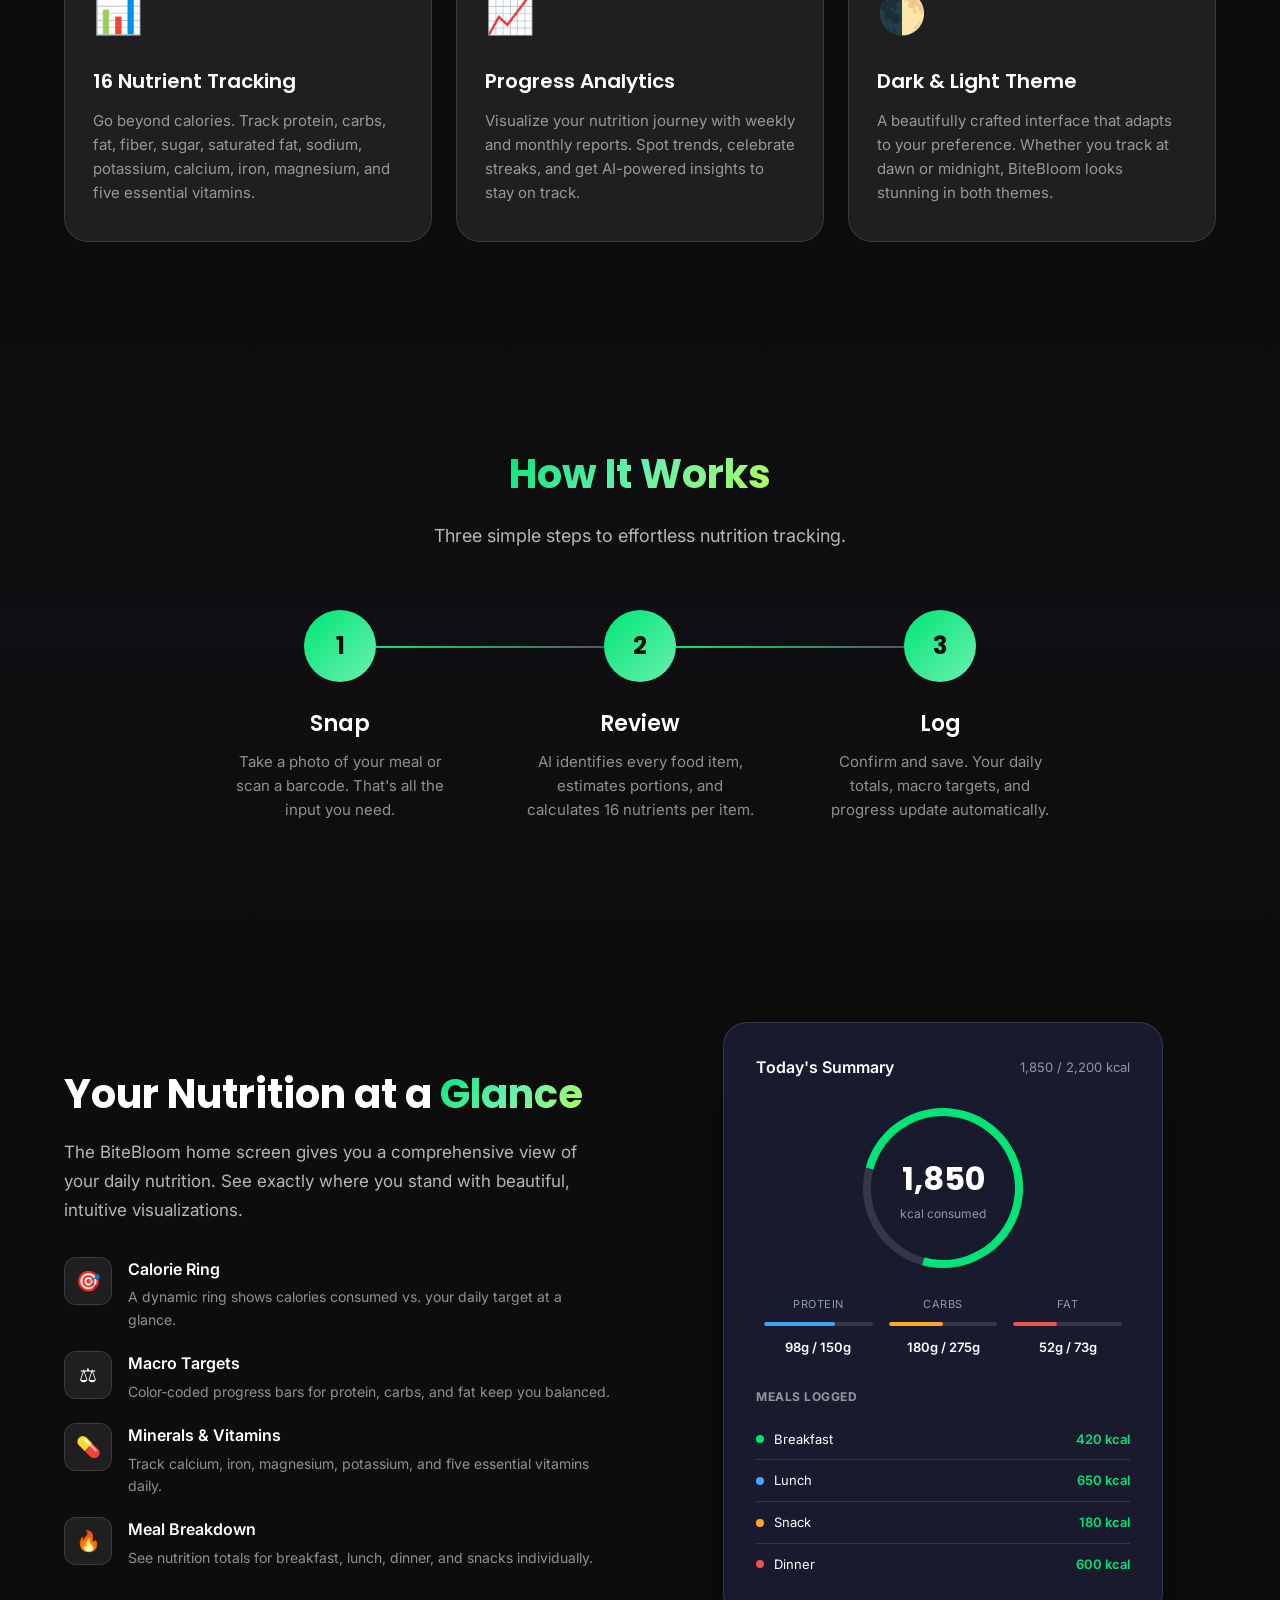
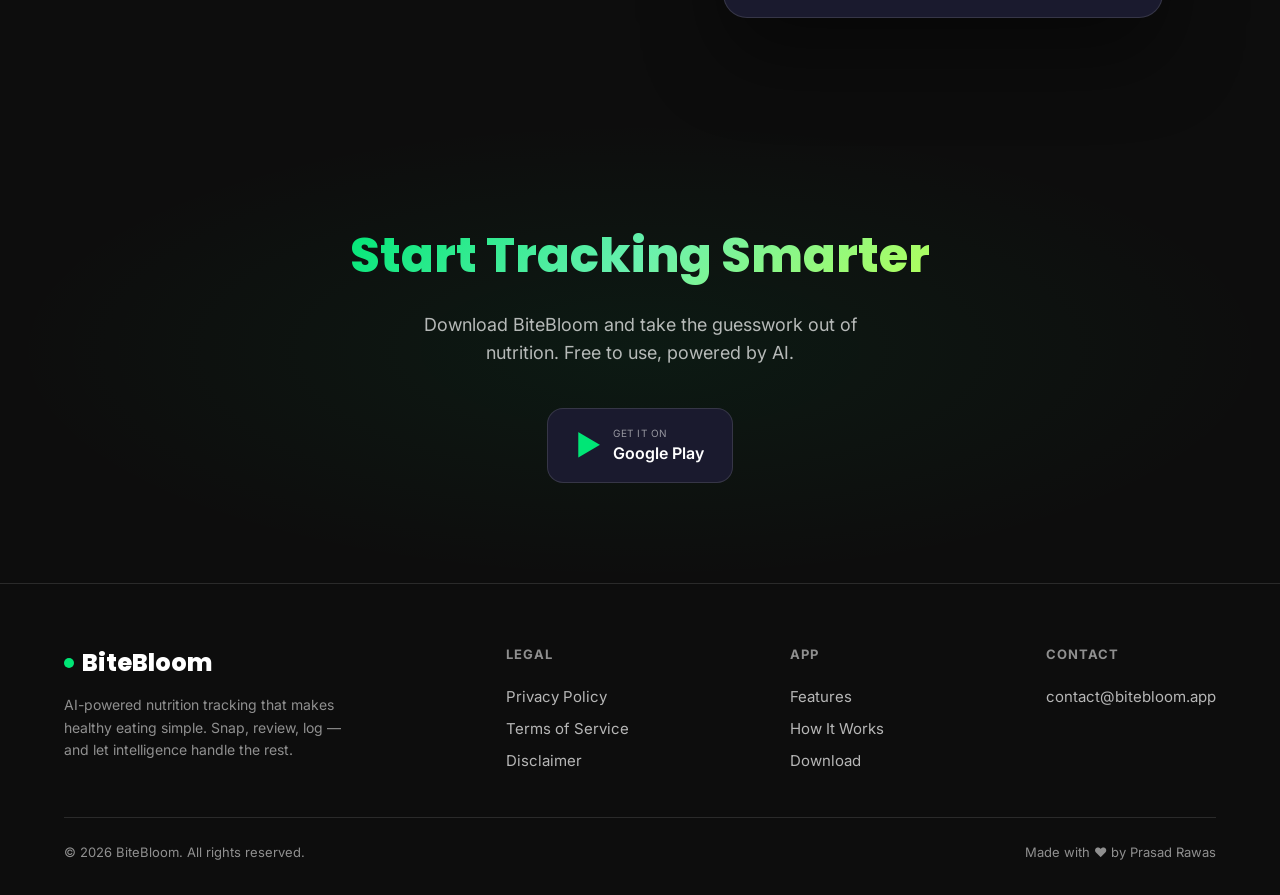
==== commit 4d2d3d63: "Update website URLs to new repo name bitebloom" ====
--- a/docs/index.html
+++ b/docs/index.html
@@ -3,33 +3,89 @@
 <head>
   <meta charset="UTF-8">
   <meta name="viewport" content="width=device-width, initial-scale=1.0">
-  <meta name="description" content="Caliora — Your AI Nutrition Companion. Snap a photo of any meal and instantly get detailed nutrition analysis with 16 nutrients tracked.">
+  <meta name="description" content="BiteBloom — Your AI Nutrition Companion. Snap a photo of any meal and instantly get detailed nutrition analysis with 16 nutrients tracked.">
   <meta name="keywords" content="calorie tracker, AI nutrition, food analysis, macro tracking, meal logger, health app">
   <meta name="author" content="Prasad Rawas">
+  <meta name="robots" content="index, follow">
+  <meta name="theme-color" content="#0D0D0D">
+  <meta name="apple-mobile-web-app-title" content="BiteBloom">
+  <meta name="application-name" content="BiteBloom">
+
+  <!-- Canonical URL -->
+  <link rel="canonical" href="https://prasadrawas.github.io/bitebloom/">
 
   <!-- Open Graph -->
-  <meta property="og:title" content="Caliora — Your AI Nutrition Companion">
+  <meta property="og:title" content="BiteBloom — Your AI Nutrition Companion">
   <meta property="og:description" content="Snap a photo of any meal and instantly get detailed nutrition analysis with 16 nutrients tracked.">
   <meta property="og:type" content="website">
-  <meta property="og:url" content="https://caliora.app">
-  <meta property="og:image" content="https://caliora.app/og-image.png">
+  <meta property="og:url" content="https://prasadrawas.github.io/bitebloom/">
+  <meta property="og:image" content="https://prasadrawas.github.io/bitebloom/og-image.png">
+  <meta property="og:site_name" content="BiteBloom">
 
   <!-- Twitter Card -->
   <meta name="twitter:card" content="summary_large_image">
-  <meta name="twitter:title" content="Caliora — Your AI Nutrition Companion">
+  <meta name="twitter:title" content="BiteBloom — Your AI Nutrition Companion">
   <meta name="twitter:description" content="AI-powered calorie and macro tracking from food photos.">
-
-  <title>Caliora — Your AI Nutrition Companion</title>
+  <meta name="twitter:image" content="https://prasadrawas.github.io/bitebloom/og-image.png">
+
+  <title>BiteBloom — Your AI Nutrition Companion</title>
   <link rel="icon" type="image/png" href="favicon.png">
+  <link rel="apple-touch-icon" href="apple-touch-icon.png">
   <link rel="stylesheet" href="styles.css">
+
+  <!-- Structured Data: SoftwareApplication -->
+  <script type="application/ld+json">
+  {
+    "@context": "https://schema.org",
+    "@type": "SoftwareApplication",
+    "name": "BiteBloom",
+    "applicationCategory": "HealthApplication",
+    "operatingSystem": "Android",
+    "description": "AI-powered calorie and macro tracking app that analyzes food from photos",
+    "offers": {
+      "@type": "Offer",
+      "price": "0",
+      "priceCurrency": "USD"
+    },
+    "author": {
+      "@type": "Person",
+      "name": "Prasad Rawas"
+    }
+  }
+  </script>
+
+  <!-- Structured Data: Organization + WebSite -->
+  <script type="application/ld+json">
+  {
+    "@context": "https://schema.org",
+    "@graph": [
+      {
+        "@type": "Organization",
+        "name": "BiteBloom",
+        "url": "https://prasadrawas.github.io/bitebloom/",
+        "logo": "https://prasadrawas.github.io/bitebloom/favicon.png",
+        "contactPoint": {
+          "@type": "ContactPoint",
+          "email": "contact@bitebloom.app",
+          "contactType": "customer support"
+        }
+      },
+      {
+        "@type": "WebSite",
+        "name": "BiteBloom",
+        "url": "https://prasadrawas.github.io/bitebloom/"
+      }
+    ]
+  }
+  </script>
 </head>
 <body>
 
   <!-- ===== NAVBAR ===== -->
-  <nav class="navbar">
+  <nav class="navbar" role="navigation" aria-label="Main navigation">
     <div class="nav-inner">
-      <a href="index.html" class="nav-logo">
-        <span class="logo-dot"></span>Caliora
+      <a href="index.html" class="nav-logo" aria-label="BiteBloom home">
+        <span class="logo-dot" aria-hidden="true"></span>BiteBloom
       </a>
       <div class="nav-links" id="navLinks">
         <a href="#features">Features</a>
@@ -37,34 +93,34 @@
         <a href="#dashboard">Dashboard</a>
         <a href="#download" class="nav-cta">Download</a>
       </div>
-      <button class="menu-toggle" id="menuToggle" aria-label="Toggle navigation menu">
-        <span></span>
-        <span></span>
-        <span></span>
+      <button class="menu-toggle" id="menuToggle" aria-label="Toggle navigation menu" aria-expanded="false" aria-controls="navLinks">
+        <span aria-hidden="true"></span>
+        <span aria-hidden="true"></span>
+        <span aria-hidden="true"></span>
       </button>
     </div>
   </nav>
 
   <!-- ===== HERO ===== -->
-  <section class="hero">
+  <section class="hero" aria-labelledby="hero-heading">
     <div class="container hero-inner">
       <div class="hero-content">
-        <div class="hero-badge">AI-Powered Nutrition Tracking</div>
-        <h1><span class="gradient-text">Caliora</span></h1>
+        <div class="hero-badge" role="text">AI-Powered Nutrition Tracking</div>
+        <h1 id="hero-heading"><span class="gradient-text">BiteBloom</span></h1>
         <p class="hero-tagline">Your AI Nutrition Companion</p>
         <p class="hero-description">
           Snap a photo of any meal and let AI instantly analyze it. Track 16 nutrients including macros, minerals, and vitamins — all without manual entry.
         </p>
         <div class="hero-buttons">
-          <a href="#download" class="btn-primary">
+          <a href="#download" class="btn-primary" aria-label="Download BiteBloom on Google Play">
             &#9654; Download on Google Play
           </a>
-          <a href="#features" class="btn-secondary">
+          <a href="#features" class="btn-secondary" aria-label="Learn more about BiteBloom features">
             Learn More &#8595;
           </a>
         </div>
       </div>
-      <div class="hero-mockup">
+      <div class="hero-mockup" aria-hidden="true">
         <div class="phone-frame">
           <div class="phone-screen">
             <div class="mock-ring"></div>
@@ -103,65 +159,65 @@
   </section>
 
   <!-- ===== FEATURES ===== -->
-  <section class="features" id="features">
+  <section class="features" id="features" aria-labelledby="features-heading">
     <div class="container">
-      <h2 class="section-title"><span class="gradient-text">Powerful Features</span></h2>
+      <h2 id="features-heading" class="section-title"><span class="gradient-text">Powerful Features</span></h2>
       <p class="section-subtitle">Everything you need to understand and improve your nutrition, powered by cutting-edge AI.</p>
       <div class="features-grid">
         <div class="feature-card fade-in">
-          <span class="feature-icon">&#128248;</span>
+          <span class="feature-icon" aria-hidden="true">&#128248;</span>
           <h3>AI Food Analysis</h3>
           <p>Snap a photo of any meal and get a detailed breakdown of 16 nutrients instantly. Our AI identifies every food item and estimates portions using advanced image recognition.</p>
         </div>
         <div class="feature-card fade-in">
-          <span class="feature-icon">&#128179;</span>
+          <span class="feature-icon" aria-hidden="true">&#128179;</span>
           <h3>Barcode Scanner</h3>
           <p>Scan the barcode on any packaged food to pull exact nutrition data from the Open Food Facts database. Fast, accurate, and effortless logging.</p>
         </div>
         <div class="feature-card fade-in">
-          <span class="feature-icon">&#11088;</span>
+          <span class="feature-icon" aria-hidden="true">&#11088;</span>
           <h3>Smart Meal Score</h3>
           <p>Every meal gets a health score with personalized improvement suggestions. Understand what makes a meal balanced and how to make better choices.</p>
         </div>
         <div class="feature-card fade-in">
-          <span class="feature-icon">&#128202;</span>
+          <span class="feature-icon" aria-hidden="true">&#128202;</span>
           <h3>16 Nutrient Tracking</h3>
           <p>Go beyond calories. Track protein, carbs, fat, fiber, sugar, saturated fat, sodium, potassium, calcium, iron, magnesium, and five essential vitamins.</p>
         </div>
         <div class="feature-card fade-in">
-          <span class="feature-icon">&#128200;</span>
+          <span class="feature-icon" aria-hidden="true">&#128200;</span>
           <h3>Progress Analytics</h3>
           <p>Visualize your nutrition journey with weekly and monthly reports. Spot trends, celebrate streaks, and get AI-powered insights to stay on track.</p>
         </div>
         <div class="feature-card fade-in">
-          <span class="feature-icon">&#127763;</span>
+          <span class="feature-icon" aria-hidden="true">&#127763;</span>
           <h3>Dark &amp; Light Theme</h3>
-          <p>A beautifully crafted interface that adapts to your preference. Whether you track at dawn or midnight, Caliora looks stunning in both themes.</p>
+          <p>A beautifully crafted interface that adapts to your preference. Whether you track at dawn or midnight, BiteBloom looks stunning in both themes.</p>
         </div>
       </div>
     </div>
   </section>
 
   <!-- ===== HOW IT WORKS ===== -->
-  <section class="how-it-works" id="how-it-works">
+  <section class="how-it-works" id="how-it-works" aria-labelledby="how-it-works-heading">
     <div class="container">
-      <h2 class="section-title"><span class="gradient-text">How It Works</span></h2>
+      <h2 id="how-it-works-heading" class="section-title"><span class="gradient-text">How It Works</span></h2>
       <p class="section-subtitle">Three simple steps to effortless nutrition tracking.</p>
-      <div class="steps">
-        <div class="step fade-in">
-          <div class="step-number">1</div>
-          <div class="step-connector"></div>
+      <div class="steps" role="list">
+        <div class="step fade-in" role="listitem">
+          <div class="step-number" aria-hidden="true">1</div>
+          <div class="step-connector" aria-hidden="true"></div>
           <h3>Snap</h3>
           <p>Take a photo of your meal or scan a barcode. That's all the input you need.</p>
         </div>
-        <div class="step fade-in">
-          <div class="step-number">2</div>
-          <div class="step-connector"></div>
+        <div class="step fade-in" role="listitem">
+          <div class="step-number" aria-hidden="true">2</div>
+          <div class="step-connector" aria-hidden="true"></div>
           <h3>Review</h3>
           <p>AI identifies every food item, estimates portions, and calculates 16 nutrients per item.</p>
         </div>
-        <div class="step fade-in">
-          <div class="step-number">3</div>
+        <div class="step fade-in" role="listitem">
+          <div class="step-number" aria-hidden="true">3</div>
           <h3>Log</h3>
           <p>Confirm and save. Your daily totals, macro targets, and progress update automatically.</p>
         </div>
@@ -170,35 +226,35 @@
   </section>
 
   <!-- ===== DASHBOARD PREVIEW ===== -->
-  <section class="dashboard-preview" id="dashboard">
+  <section class="dashboard-preview" id="dashboard" aria-labelledby="dashboard-heading">
     <div class="container dashboard-inner">
       <div class="dashboard-content fade-in">
-        <h2>Your Nutrition at a <span class="gradient-text">Glance</span></h2>
-        <p>The Caliora home screen gives you a comprehensive view of your daily nutrition. See exactly where you stand with beautiful, intuitive visualizations.</p>
+        <h2 id="dashboard-heading">Your Nutrition at a <span class="gradient-text">Glance</span></h2>
+        <p>The BiteBloom home screen gives you a comprehensive view of your daily nutrition. See exactly where you stand with beautiful, intuitive visualizations.</p>
         <div class="dashboard-features">
           <div class="dashboard-feature">
-            <div class="dashboard-feature-icon">&#127919;</div>
+            <div class="dashboard-feature-icon" aria-hidden="true">&#127919;</div>
             <div>
               <h4>Calorie Ring</h4>
               <p>A dynamic ring shows calories consumed vs. your daily target at a glance.</p>
             </div>
           </div>
           <div class="dashboard-feature">
-            <div class="dashboard-feature-icon">&#9878;</div>
+            <div class="dashboard-feature-icon" aria-hidden="true">&#9878;</div>
             <div>
               <h4>Macro Targets</h4>
               <p>Color-coded progress bars for protein, carbs, and fat keep you balanced.</p>
             </div>
           </div>
           <div class="dashboard-feature">
-            <div class="dashboard-feature-icon">&#128138;</div>
+            <div class="dashboard-feature-icon" aria-hidden="true">&#128138;</div>
             <div>
               <h4>Minerals &amp; Vitamins</h4>
               <p>Track calcium, iron, magnesium, potassium, and five essential vitamins daily.</p>
             </div>
           </div>
           <div class="dashboard-feature">
-            <div class="dashboard-feature-icon">&#128293;</div>
+            <div class="dashboard-feature-icon" aria-hidden="true">&#128293;</div>
             <div>
               <h4>Meal Breakdown</h4>
               <p>See nutrition totals for breakfast, lunch, dinner, and snacks individually.</p>
@@ -206,7 +262,7 @@
           </div>
         </div>
       </div>
-      <div class="dashboard-mockup fade-in">
+      <div class="dashboard-mockup fade-in" aria-hidden="true">
         <div class="dashboard-card">
           <div class="dash-header">
             <h4>Today's Summary</h4>
@@ -272,13 +328,13 @@
   </section>
 
   <!-- ===== CTA / DOWNLOAD ===== -->
-  <section class="cta" id="download">
+  <section class="cta" id="download" aria-labelledby="download-heading">
     <div class="container cta-inner">
-      <h2><span class="gradient-text">Start Tracking Smarter</span></h2>
-      <p>Download Caliora and take the guesswork out of nutrition. Free to use, powered by AI.</p>
+      <h2 id="download-heading"><span class="gradient-text">Start Tracking Smarter</span></h2>
+      <p>Download BiteBloom and take the guesswork out of nutrition. Free to use, powered by AI.</p>
       <div class="cta-buttons">
-        <a href="#" class="store-badge">
-          <span class="store-badge-icon">&#9654;</span>
+        <a href="#" class="store-badge" aria-label="Download BiteBloom on Google Play Store">
+          <span class="store-badge-icon" aria-hidden="true">&#9654;</span>
           <div class="store-badge-text">
             <small>Get it on</small>
             <span>Google Play</span>
@@ -289,34 +345,34 @@
   </section>
 
   <!-- ===== FOOTER ===== -->
-  <footer class="footer">
+  <footer class="footer" role="contentinfo">
     <div class="container">
       <div class="footer-inner">
         <div class="footer-brand">
-          <div class="nav-logo">
-            <span class="logo-dot"></span>Caliora
+          <div class="nav-logo" aria-label="BiteBloom">
+            <span class="logo-dot" aria-hidden="true"></span>BiteBloom
           </div>
           <p>AI-powered nutrition tracking that makes healthy eating simple. Snap, review, log — and let intelligence handle the rest.</p>
         </div>
-        <div class="footer-links-group">
+        <nav class="footer-links-group" aria-label="Legal pages">
           <h4>Legal</h4>
           <a href="privacy.html">Privacy Policy</a>
           <a href="terms.html">Terms of Service</a>
           <a href="disclaimer.html">Disclaimer</a>
-        </div>
-        <div class="footer-links-group">
+        </nav>
+        <nav class="footer-links-group" aria-label="App sections">
           <h4>App</h4>
           <a href="#features">Features</a>
           <a href="#how-it-works">How It Works</a>
           <a href="#download">Download</a>
-        </div>
+        </nav>
         <div class="footer-links-group">
           <h4>Contact</h4>
-          <a href="mailto:contact@caliora.app">contact@caliora.app</a>
+          <a href="mailto:contact@bitebloom.app" aria-label="Send email to BiteBloom support">contact@bitebloom.app</a>
         </div>
       </div>
       <div class="footer-bottom">
-        <p>&copy; 2026 Caliora. All rights reserved.</p>
+        <p>&copy; 2026 BiteBloom. All rights reserved.</p>
         <p class="made-with">Made with &#10084;&#65039; by Prasad Rawas</p>
       </div>
     </div>
@@ -329,8 +385,9 @@
     const navLinks = document.getElementById('navLinks');
 
     menuToggle.addEventListener('click', () => {
+      const isOpen = navLinks.classList.toggle('open');
       menuToggle.classList.toggle('active');
-      navLinks.classList.toggle('open');
+      menuToggle.setAttribute('aria-expanded', isOpen ? 'true' : 'false');
     });
 
     // Close menu on link click
@@ -338,6 +395,7 @@
       link.addEventListener('click', () => {
         menuToggle.classList.remove('active');
         navLinks.classList.remove('open');
+        menuToggle.setAttribute('aria-expanded', 'false');
       });
     });
 
--- a/docs/styles.css
+++ b/docs/styles.css
@@ -1,4 +1,5 @@
 /* ===== IMPORTS ===== */
+/* font-display: swap is applied via &display=swap in the Google Fonts URL below */
 @import url('https://fonts.googleapis.com/css2?family=Inter:wght@300;400;500;600;700&family=Poppins:wght@600;700;800&display=swap');
 
 /* ===== CSS VARIABLES ===== */
@@ -1081,6 +1082,47 @@
   color: var(--text);
 }
 
+/* ===== BREADCRUMB ===== */
+.breadcrumb {
+  margin-bottom: 24px;
+}
+
+.breadcrumb ol {
+  display: flex;
+  align-items: center;
+  gap: 8px;
+  flex-wrap: wrap;
+  list-style: none;
+  padding: 0;
+  margin: 0;
+}
+
+.breadcrumb li {
+  display: flex;
+  align-items: center;
+  font-size: 0.875rem;
+  color: var(--text-54);
+}
+
+.breadcrumb li + li::before {
+  content: '›';
+  margin-right: 8px;
+  color: var(--text-30);
+}
+
+.breadcrumb a {
+  color: var(--accent);
+  text-decoration: none;
+}
+
+.breadcrumb a:hover {
+  opacity: 0.8;
+}
+
+.breadcrumb li[aria-current="page"] {
+  color: var(--text-70);
+}
+
 /* ===== RESPONSIVE ===== */
 @media (max-width: 1200px) {
   .hero h1 {
